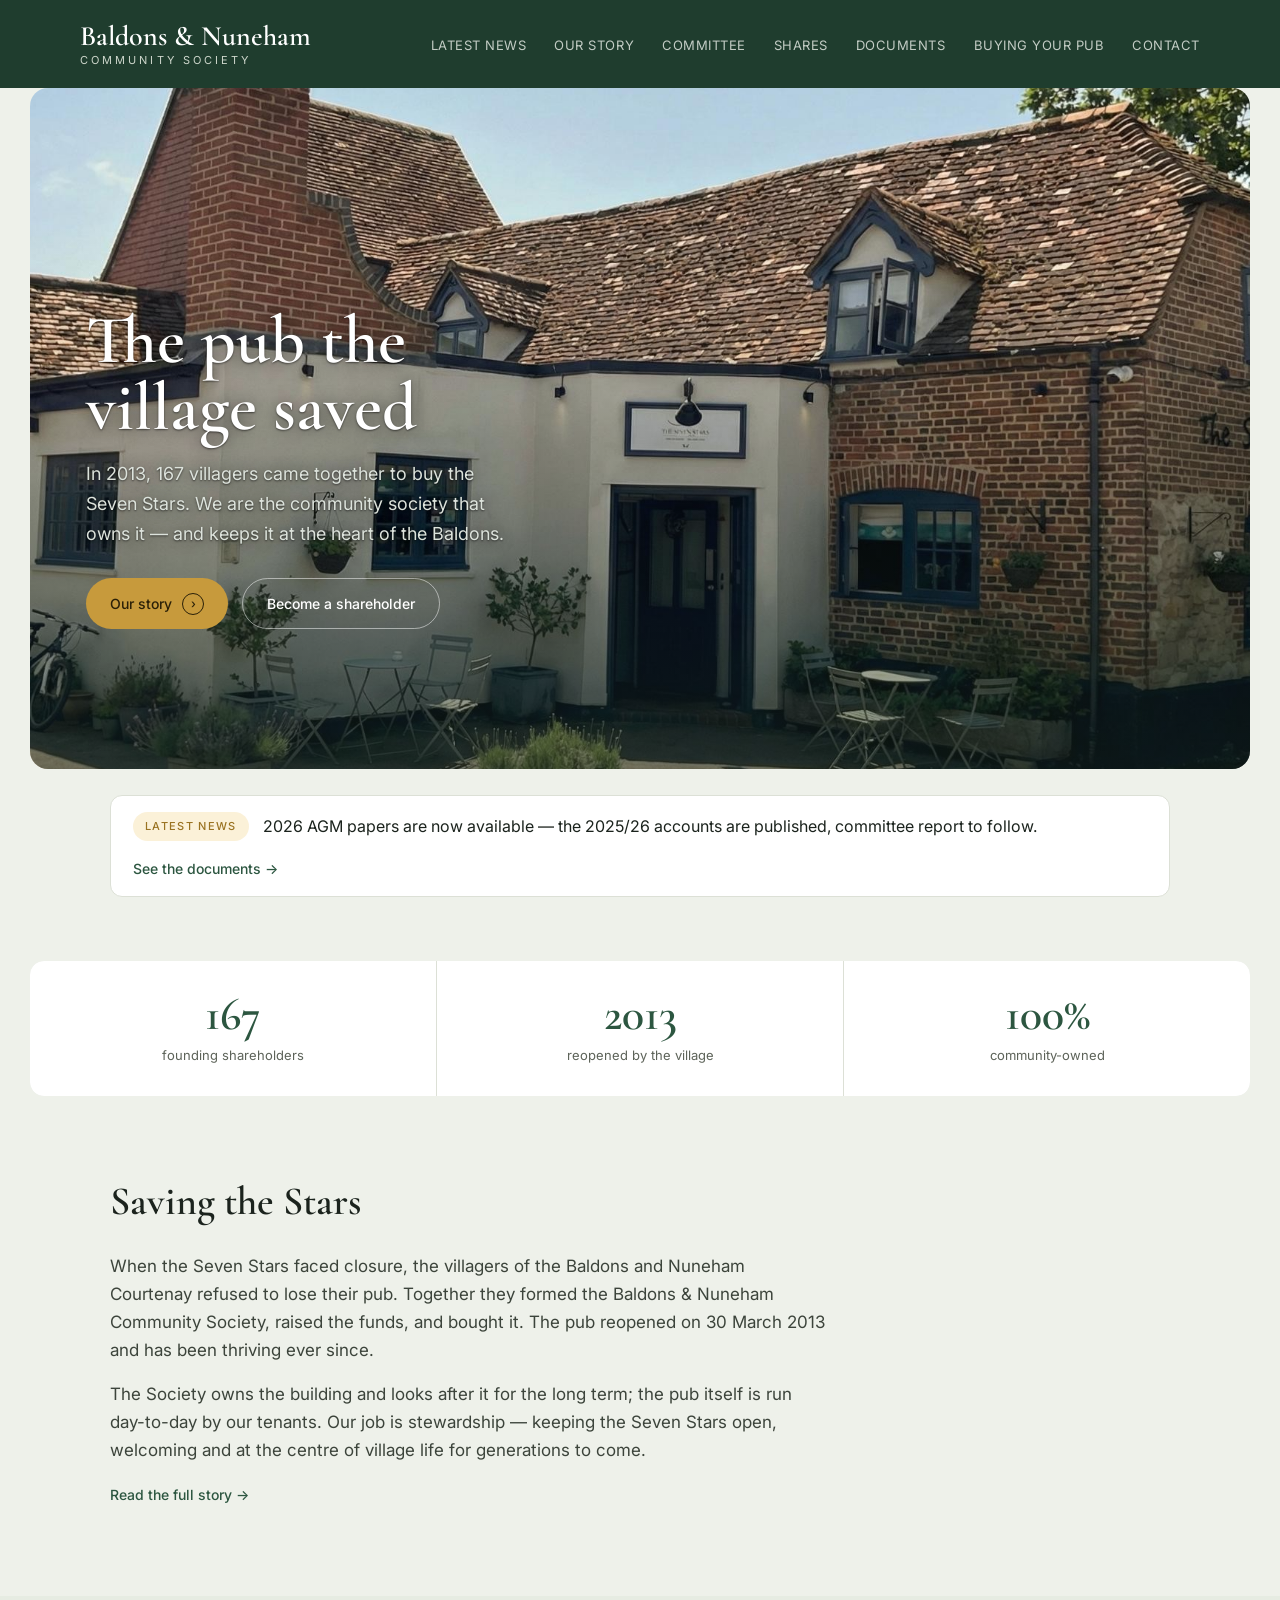
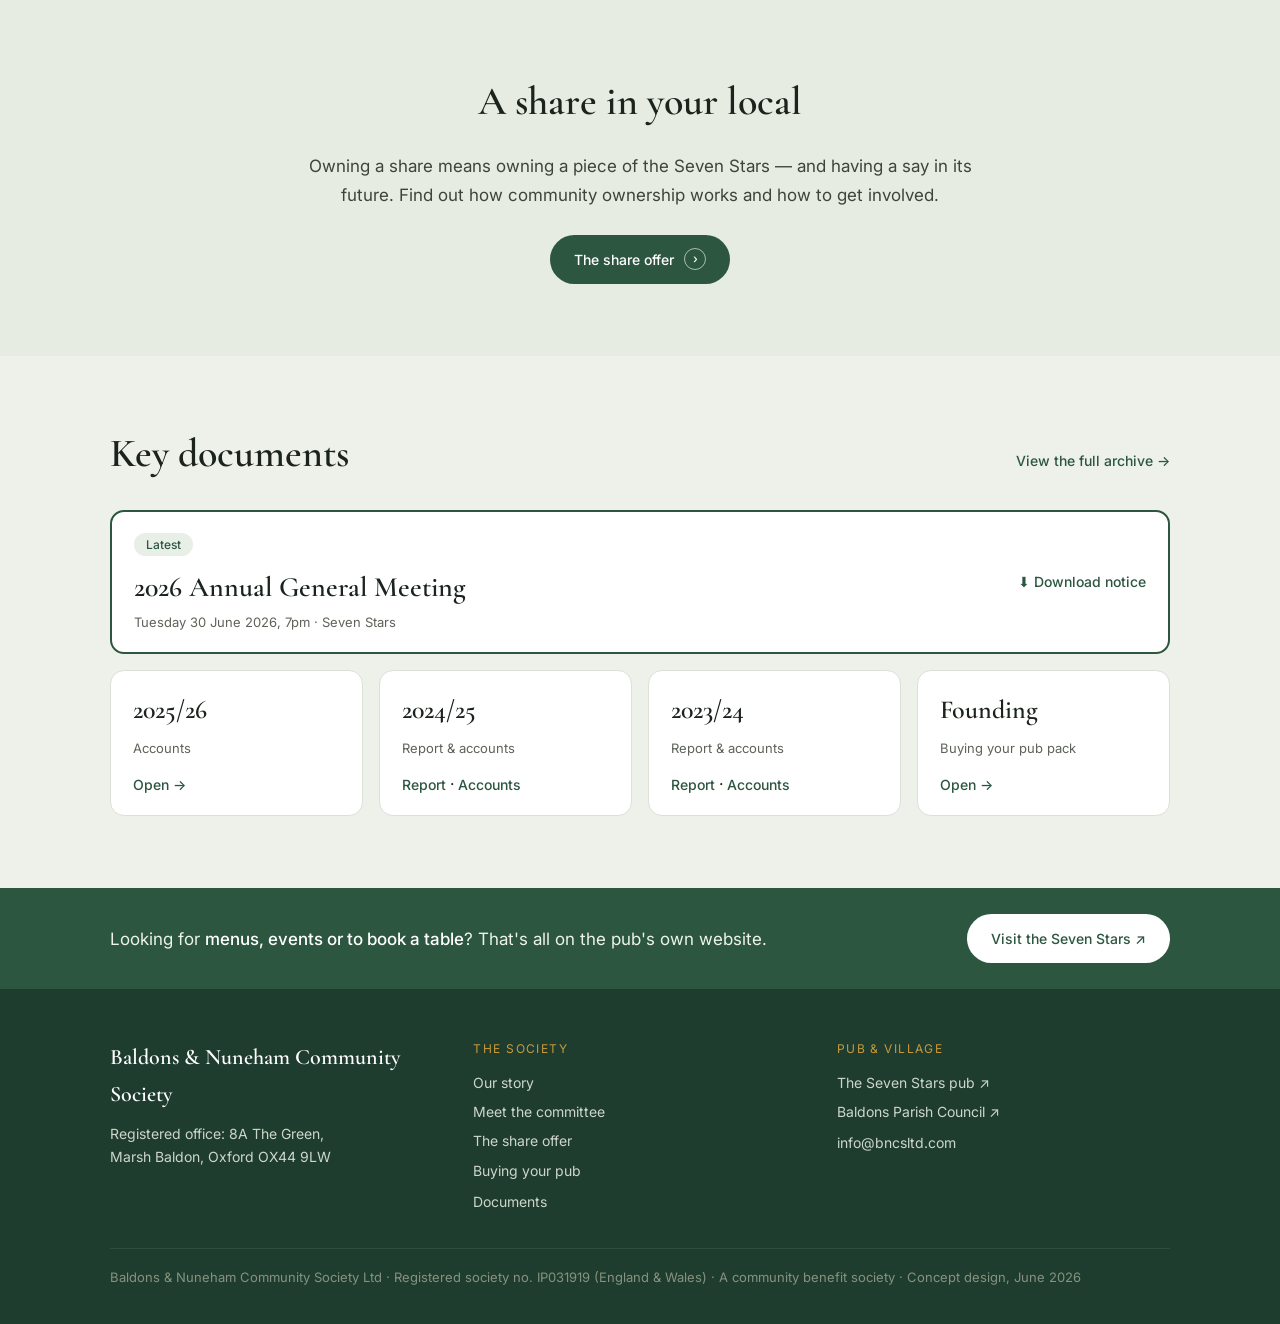
==== index.html @ 195a0ee0 "Initial commit — BNCS website" ====
<!DOCTYPE html>
<html lang="en">
<head>
<meta charset="utf-8">
<meta name="viewport" content="width=device-width, initial-scale=1">
<title>Baldons &amp; Nuneham Community Society — the Seven Stars</title>
<link rel="preconnect" href="https://fonts.googleapis.com">
<link rel="preconnect" href="https://fonts.gstatic.com" crossorigin>
<link rel="stylesheet" href="assets/styles.css">
</head>
<body>

<div class="band">
  <div class="wrap topnav">
    <a class="mark" href="index.html"><span class="m1">Baldons &amp; Nuneham</span><span class="m2">Community Society</span></a>
    <nav>
      <a href="news.html">Latest news</a>
      <a href="story.html">Our story</a>
      <a href="committee.html">Committee</a>
      <a href="shares.html">Shares</a>
      <a href="documents.html">Documents</a>
      <a href="buying-your-pub.html">Buying your pub</a>
      <a href="contact.html">Contact</a>
    </nav>
    <button class="hamburger" id="menuBtn" aria-label="Open menu"><span></span><span></span><span></span></button>
  </div>
</div>

<div class="hero">
  <div class="bg"></div>
  <div class="veil"></div>
  <div class="inner">
    <h1 class="serif">The pub the<br>village saved</h1>
    <p>In 2013, 167 villagers came together to buy the Seven Stars. We are the community society that owns it — and keeps it at the heart of the Baldons.</p>
    <div class="ctas">
      <a class="btn btn-gold" href="story.html">Our story <span class="arr">›</span></a>
      <a class="btn btn-ghost" href="shares.html">Become a shareholder</a>
    </div>
  </div>
</div>

<div class="wrap" style="margin-top:26px;">
  <a id="news" class="newsbar" href="documents.html">
    <div style="display:flex;align-items:center;gap:14px;flex-wrap:wrap;">
      <span class="tag">Latest news</span>
      <span style="font-size:16px;">2026 AGM papers are now available — the 2025/26 accounts are published, committee report to follow.</span>
    </div>
    <span class="go">See the documents →</span>
  </a>
</div>

<div class="stats">
  <div class="stat"><div class="n serif">167</div><div class="l">founding shareholders</div></div>
  <div class="stat"><div class="n serif">2013</div><div class="l">reopened by the village</div></div>
  <div class="stat"><div class="n serif">100%</div><div class="l">community-owned</div></div>
</div>

<section class="block">
  <div class="wrap">
    <h2 class="head serif">Saving the Stars</h2>
    <div class="lede">
      <p>When the Seven Stars faced closure, the villagers of the Baldons and Nuneham Courtenay refused to lose their pub. Together they formed the Baldons &amp; Nuneham Community Society, raised the funds, and bought it. The pub reopened on 30&nbsp;March&nbsp;2013 and has been thriving ever since.</p>
      <p>The Society owns the building and looks after it for the long term; the pub itself is run day-to-day by our tenants. Our job is stewardship — keeping the Seven Stars open, welcoming and at the centre of village life for generations to come.</p>
      <p style="margin-top:8px;"><a class="dl" href="story.html">Read the full story →</a></p>
    </div>
  </div>
</section>

<section class="block shares">
  <div class="wrap">
    <h2 class="head serif">A share in your local</h2>
    <div class="lede">Owning a share means owning a piece of the Seven Stars — and having a say in its future. Find out how community ownership works and how to get involved.</div>
    <a class="btn btn-green" href="shares.html">The share offer <span class="arr" style="border-color:rgba(255,255,255,.6);">›</span></a>
  </div>
</section>

<section class="block" style="padding-top:64px;">
  <div class="wrap">
    <div class="docs-head"><h2 class="head serif" style="margin:0;">Key documents</h2><span><a class="dl" href="documents.html">View the full archive →</a></span></div>

    <a class="doc featured" href="https://bncsltd.com/wp-content/uploads/2026/05/BNCS-AGM-Notice-2026.pdf">
      <div>
        <span class="pill">Latest</span>
        <div class="serif" style="font-size:28px;margin-top:8px;">2026 Annual General Meeting</div>
        <div class="sub2" style="margin:2px 0 0;">Tuesday 30 June 2026, 7pm · Seven Stars</div>
      </div>
      <span class="dl">⬇ Download notice</span>
    </a>

    <div class="grid">
      <div class="doc"><div class="yr serif">2025/26</div><div class="sub2">Accounts</div><a class="dl" href="https://bncsltd.com/wp-content/uploads/2026/06/BNCS-accounts-202526-for-AGM.pdf">Open →</a></div>
      <div class="doc"><div class="yr serif">2024/25</div><div class="sub2">Report &amp; accounts</div><a class="dl" href="https://bncsltd.com/wp-content/uploads/2025/07/Committee-Report-2025-for-AGM-Final.pdf">Report</a> · <a class="dl" href="https://bncsltd.com/wp-content/uploads/2025/07/BNCS-accounts-202425-for-AGM.pdf">Accounts</a></div>
      <div class="doc"><div class="yr serif">2023/24</div><div class="sub2">Report &amp; accounts</div><a class="dl" href="https://bncsltd.com/wp-content/uploads/2024/07/BNCS-202324-Committee-Report-for-AGM.pdf">Report</a> · <a class="dl" href="https://bncsltd.com/wp-content/uploads/2024/07/BNCS-202324-Accounts-for-AGM.pdf">Accounts</a></div>
      <div class="doc"><div class="yr serif">Founding</div><div class="sub2">Buying your pub pack</div><a class="dl" href="buying-your-pub.html">Open →</a></div>
    </div>
  </div>
</section>

<div class="pubstrip">
  <div class="wrap">
    <div class="t">Looking for <b>menus, events or to book a table</b>? That's all on the pub's own website.</div>
    <a class="btn btn-light" href="http://sevenstarsatmarshbaldon.co.uk/">Visit the Seven Stars ↗</a>
  </div>
</div>

<footer>
  <div class="wrap">
    <div class="fgrid">
      <div>
        <div class="fname serif">Baldons &amp; Nuneham Community Society</div>
        <div style="font-size:14px;">Registered office: 8A The Green,<br>Marsh Baldon, Oxford OX44 9LW</div>
      </div>
      <div>
        <div class="fh">The Society</div>
        <a href="story.html" style="display:block;margin-bottom:6px;">Our story</a>
        <a href="committee.html" style="display:block;margin-bottom:6px;">Meet the committee</a>
        <a href="shares.html" style="display:block;margin-bottom:6px;">The share offer</a>
        <a href="buying-your-pub.html" style="display:block;margin-bottom:6px;">Buying your pub</a>
        <a href="documents.html">Documents</a>
      </div>
      <div>
        <div class="fh">Pub &amp; village</div>
        <a href="http://sevenstarsatmarshbaldon.co.uk/" style="display:block;margin-bottom:6px;">The Seven Stars pub ↗</a>
        <a href="https://baldonspc.org/" style="display:block;margin-bottom:6px;">Baldons Parish Council ↗</a>
        <a href="mailto:info@bncsltd.com">info@bncsltd.com</a>
      </div>
    </div>
    <div class="legal">Baldons &amp; Nuneham Community Society Ltd · Registered society no. IP031919 (England &amp; Wales) · A community benefit society · Concept design, June 2026</div>
  </div>
</footer>

<script>
var isMobile=window.innerWidth<=820;
document.querySelectorAll('a[href$=".pdf"]').forEach(function(a){
  if(!isMobile){a.setAttribute('target','_blank');}
});
var btn=document.getElementById('menuBtn');
var nav=document.querySelector('.topnav nav');
btn.addEventListener('click',function(){
  nav.classList.toggle('open');
  btn.classList.toggle('open');
});
</script>
</body>
</html>
---- assets/styles.css ----
/* Baldons & Nuneham Community Society — shared styles (green & gold) */
@import url('https://fonts.googleapis.com/css2?family=Cormorant+Garamond:wght@500;600&family=Inter:wght@400;500&display=swap');

:root{
  --ink:#1b231d; --paper:#eef1ea; --card:#ffffff; --line:#dce0d6;
  --green:#1f3d2e; --green2:#2c5640; --gold:#c79a3c; --gold-dk:#9a7322; --muted:#5d6359;
}
*{box-sizing:border-box;}
body{margin:0;font-family:'Inter',system-ui,-apple-system,sans-serif;color:var(--ink);background:var(--paper);line-height:1.65;}
.serif{font-family:'Cormorant Garamond',Georgia,serif;font-weight:600;}
a{color:inherit;}
img{max-width:100%;display:block;}
.wrap{max-width:1120px;margin:0 auto;padding:0 30px;}

.btn{display:inline-flex;align-items:center;gap:10px;padding:13px 24px;border-radius:999px;font-size:14px;font-weight:500;text-decoration:none;border:none;cursor:pointer;}
.btn .arr{display:inline-flex;align-items:center;justify-content:center;width:22px;height:22px;border-radius:50%;border:1px solid currentColor;font-size:12px;}
.btn-gold{background:var(--gold);color:#2a2008;}
.btn-green{background:var(--green2);color:#fff;}
.btn-ghost{background:transparent;color:#fff;border:1px solid rgba(255,255,255,.5);}
.btn-light{background:#fff;color:var(--green2);}

/* header */
.band{background:var(--green);}
.topnav{display:flex;align-items:center;justify-content:space-between;padding:22px 0;}
.mark{display:flex;flex-direction:column;line-height:1;text-decoration:none;}
.mark .m1{font-family:'Cormorant Garamond',serif;font-weight:600;font-size:28px;color:#fff;}
.mark .m2{font-size:11px;letter-spacing:.28em;text-transform:uppercase;color:#cdd6cb;margin-top:5px;}
.topnav nav a{color:#e7ece6;text-decoration:none;font-size:13px;letter-spacing:.04em;margin-left:24px;text-transform:uppercase;opacity:.82;}
.topnav nav a:hover{opacity:1;}
.topnav nav a.active{color:#e8be63;opacity:1;}

/* home hero */
.hero{position:relative;margin:0 30px;border-radius:18px;overflow:hidden;}
.hero .bg{position:absolute;inset:0;background:url('hero-pub-wide.jpg') center 70%/cover no-repeat;}
.hero .veil{position:absolute;inset:0;background:linear-gradient(to top, rgba(20,38,28,.55) 0%, rgba(20,38,28,.28) 28%, rgba(20,38,28,.08) 55%, rgba(20,38,28,0) 80%);}
.hero .inner{position:relative;padding:220px 56px 140px;max-width:620px;}
.hero h1{text-shadow:0 1px 2px rgba(0,0,0,.55), 0 0 16px rgba(0,0,0,.5);}
.hero p{text-shadow:0 1px 2px rgba(0,0,0,.55), 0 0 14px rgba(0,0,0,.5);}
.eyebrow{color:var(--gold);font-size:12px;letter-spacing:.2em;text-transform:uppercase;margin-bottom:20px;}
.hero h1{font-size:68px;line-height:.98;color:#fff;margin:0 0 18px;}
.hero p{color:#dde3dc;font-size:18px;max-width:440px;margin:0 0 30px;}
.hero .ctas{display:flex;gap:14px;flex-wrap:wrap;}

/* inner page header */
.pagehead{background:var(--green);color:#fff;}
.pagehead .inner{padding:54px 0 60px;max-width:720px;}
.pagehead h1{font-size:52px;line-height:1.02;margin:0 0 14px;color:#fff;}
.pagehead p{color:#cdd6cb;font-size:18px;margin:0;max-width:560px;}

/* news banner */
.newsbar{display:flex;align-items:center;gap:16px;justify-content:space-between;background:#fff;border:1px solid var(--line);border-radius:12px;padding:16px 22px;text-decoration:none;color:var(--ink);flex-wrap:wrap;}
.newsbar .tag{background:#fbf1d8;color:var(--gold-dk);font-size:11px;font-weight:500;letter-spacing:.12em;text-transform:uppercase;padding:5px 12px;border-radius:999px;}
.newsbar .go{color:var(--green2);font-weight:500;font-size:14px;white-space:nowrap;}

/* stats */
.stats{display:grid;grid-template-columns:repeat(3,1fr);gap:1px;background:var(--line);margin:64px 30px 0;border-radius:14px;overflow:hidden;}
.stat{background:var(--card);padding:30px 18px;text-align:center;}
.stat .n{font-size:46px;color:var(--green2);line-height:1;}
.stat .l{font-size:13px;color:var(--muted);margin-top:8px;}

/* sections */
section.block{padding:72px 0;}
h2.head{font-size:40px;margin:0 0 18px;}
h3.sub{font-size:24px;margin:36px 0 14px;}
.lede{max-width:720px;font-size:17px;color:#3c443b;}
.lede p{margin:0 0 16px;}

/* shares band */
.shares{background:#e6ece2;text-align:center;}
.shares .lede{margin:0 auto 26px;}

/* documents */
.docs-head{display:flex;align-items:baseline;justify-content:space-between;margin-bottom:24px;flex-wrap:wrap;gap:8px;}
.docs-head span{color:var(--muted);font-size:14px;}
.doc{background:var(--card);border:1px solid var(--line);border-radius:14px;padding:18px 22px;text-decoration:none;color:var(--ink);display:block;transition:border-color .15s,transform .15s;}
.doc:hover{border-color:var(--green2);transform:translateY(-2px);}
.doc.featured{border:2px solid var(--green2);display:flex;align-items:center;justify-content:space-between;margin-bottom:16px;}
.pill{background:#e7efe7;color:var(--green2);font-size:12px;font-weight:500;padding:4px 12px;border-radius:999px;}
.dl{color:var(--green2);font-size:14px;font-weight:500;text-decoration:none;}
.grid{display:grid;grid-template-columns:repeat(4,1fr);gap:16px;}
.doc .yr{font-size:26px;}
.doc .sub2{font-size:13px;color:var(--muted);margin:6px 0 12px;}

/* document list rows */
.doclist{border:1px solid var(--line);border-radius:14px;overflow:hidden;background:#fff;}
.docrow{display:flex;align-items:center;justify-content:space-between;gap:14px;padding:15px 20px;border-bottom:1px solid var(--line);text-decoration:none;color:var(--ink);}
.docrow:last-child{border-bottom:none;}
.docrow:hover{background:#f6f8f3;}
.docrow .t{font-size:15px;}
.docrow .meta{font-size:12px;color:var(--muted);}
.docrow .ext{font-size:11px;font-weight:500;color:var(--gold-dk);background:#fbf1d8;padding:3px 9px;border-radius:6px;text-transform:uppercase;white-space:nowrap;}

/* committee */
.team{display:grid;grid-template-columns:repeat(3,1fr);gap:22px;}
.member{background:#fff;border:1px solid var(--line);border-radius:14px;overflow:hidden;}
.member .photo{aspect-ratio:1/1;background:#dfe6dc;display:flex;align-items:center;justify-content:center;position:relative;overflow:hidden;}
.member .photo .initials{font-family:'Cormorant Garamond',serif;font-size:46px;color:#9aa89c;}
.member .photo img{position:absolute;inset:0;width:100%;height:100%;object-fit:contain;object-position:center;}
.member .body{padding:18px 20px;}
.member .name{font-family:'Cormorant Garamond',serif;font-size:24px;font-weight:600;}
.member .role{font-size:12px;letter-spacing:.08em;text-transform:uppercase;color:var(--gold-dk);margin:2px 0 10px;}
.member .bio{font-size:14px;color:#3c443b;}

/* timeline */
.timeline{border-left:2px solid var(--line);margin-left:6px;padding-left:26px;}
.tl{position:relative;padding-bottom:28px;}
.tl::before{content:'';position:absolute;left:-34px;top:4px;width:12px;height:12px;border-radius:50%;background:var(--gold);}
.tl .yr{font-family:'Cormorant Garamond',serif;font-size:22px;color:var(--green2);}
.tl .tx{font-size:15px;color:#3c443b;}

/* contact */
.contactcard{background:#fff;border:1px solid var(--line);border-radius:16px;padding:34px 36px;max-width:560px;}
.contactcard .big{font-family:'Cormorant Garamond',serif;font-size:30px;color:var(--green2);text-decoration:none;}

/* pub handoff strip */
.pubstrip{background:var(--green2);color:#eef3ec;}
.pubstrip .wrap{display:flex;align-items:center;justify-content:space-between;gap:20px;padding:26px 30px;flex-wrap:wrap;}
.pubstrip .t{font-size:17px;}
.pubstrip .t b{font-weight:500;color:#fff;}

/* footer */
footer{background:var(--green);color:#cdd6cb;padding:50px 0 36px;}
.fgrid{display:grid;grid-template-columns:repeat(3,1fr);gap:30px;}
footer .fh{font-size:12px;letter-spacing:.12em;text-transform:uppercase;color:var(--gold);margin-bottom:12px;}
footer a{color:#cdd6cb;text-decoration:none;font-size:14px;}
footer a:hover{color:#fff;}
.fname{font-size:22px;color:#fff;margin-bottom:10px;}
.legal{border-top:1px solid #2f4d3c;margin-top:34px;padding-top:18px;font-size:13px;color:#86927f;}

@media(max-width:820px){
  .hero{margin:0 14px;} .hero .inner{padding:140px 26px 100px;} .hero h1{font-size:42px;}
  .hero .veil{background:linear-gradient(to top, rgba(20,38,28,.6) 0%, rgba(20,38,28,.3) 45%, rgba(20,38,28,.05) 80%, rgba(20,38,28,0) 100%);}
  .pagehead h1{font-size:38px;}
  .stats{grid-template-columns:1fr;margin:46px 14px 0;}
  .grid{grid-template-columns:repeat(2,1fr);}
  .team{grid-template-columns:1fr 1fr;}
  .fgrid{grid-template-columns:1fr;}
  .topnav nav{display:none;}
  .topnav nav.open{display:flex;flex-direction:column;position:absolute;top:70px;left:0;right:0;background:var(--green);z-index:100;padding:10px 0 18px;}
  .topnav nav.open a{margin:0;padding:12px 24px;opacity:1;font-size:14px;border-bottom:1px solid rgba(255,255,255,.08);}
  .topnav nav.open a:last-child{border-bottom:none;}
  .topnav{position:relative;}
  .hamburger{display:flex;flex-direction:column;justify-content:center;gap:5px;width:38px;height:38px;background:none;border:1px solid rgba(255,255,255,.3);border-radius:8px;cursor:pointer;padding:8px;}
  .hamburger span{display:block;height:2px;background:#e7ece6;border-radius:2px;transition:transform .2s,opacity .2s;}
  .hamburger.open span:nth-child(1){transform:translateY(7px) rotate(45deg);}
  .hamburger.open span:nth-child(2){opacity:0;}
  .hamburger.open span:nth-child(3){transform:translateY(-7px) rotate(-45deg);}
  .doc.featured{flex-direction:column;align-items:flex-start;gap:14px;}
}
@media(min-width:821px){.hamburger{display:none;}}
@media(max-width:520px){ .team{grid-template-columns:1fr;} .grid{grid-template-columns:1fr;} }
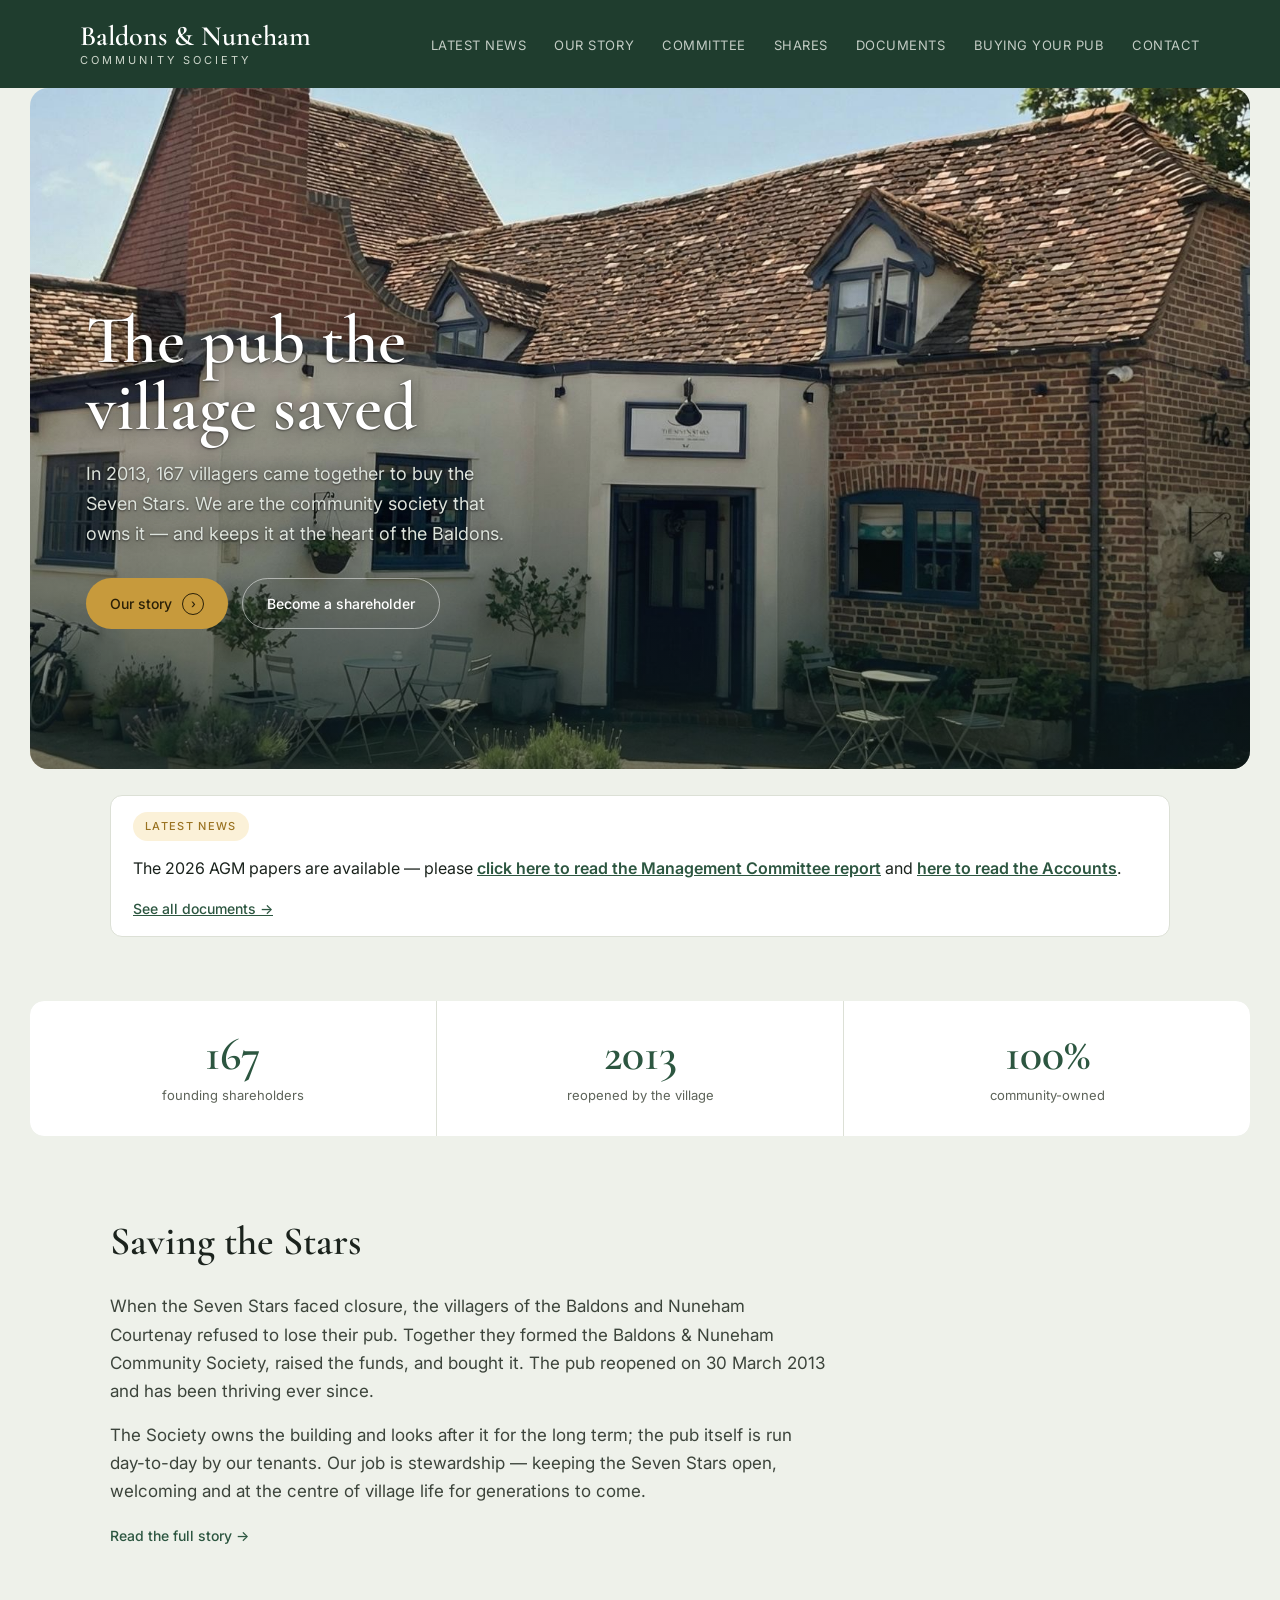
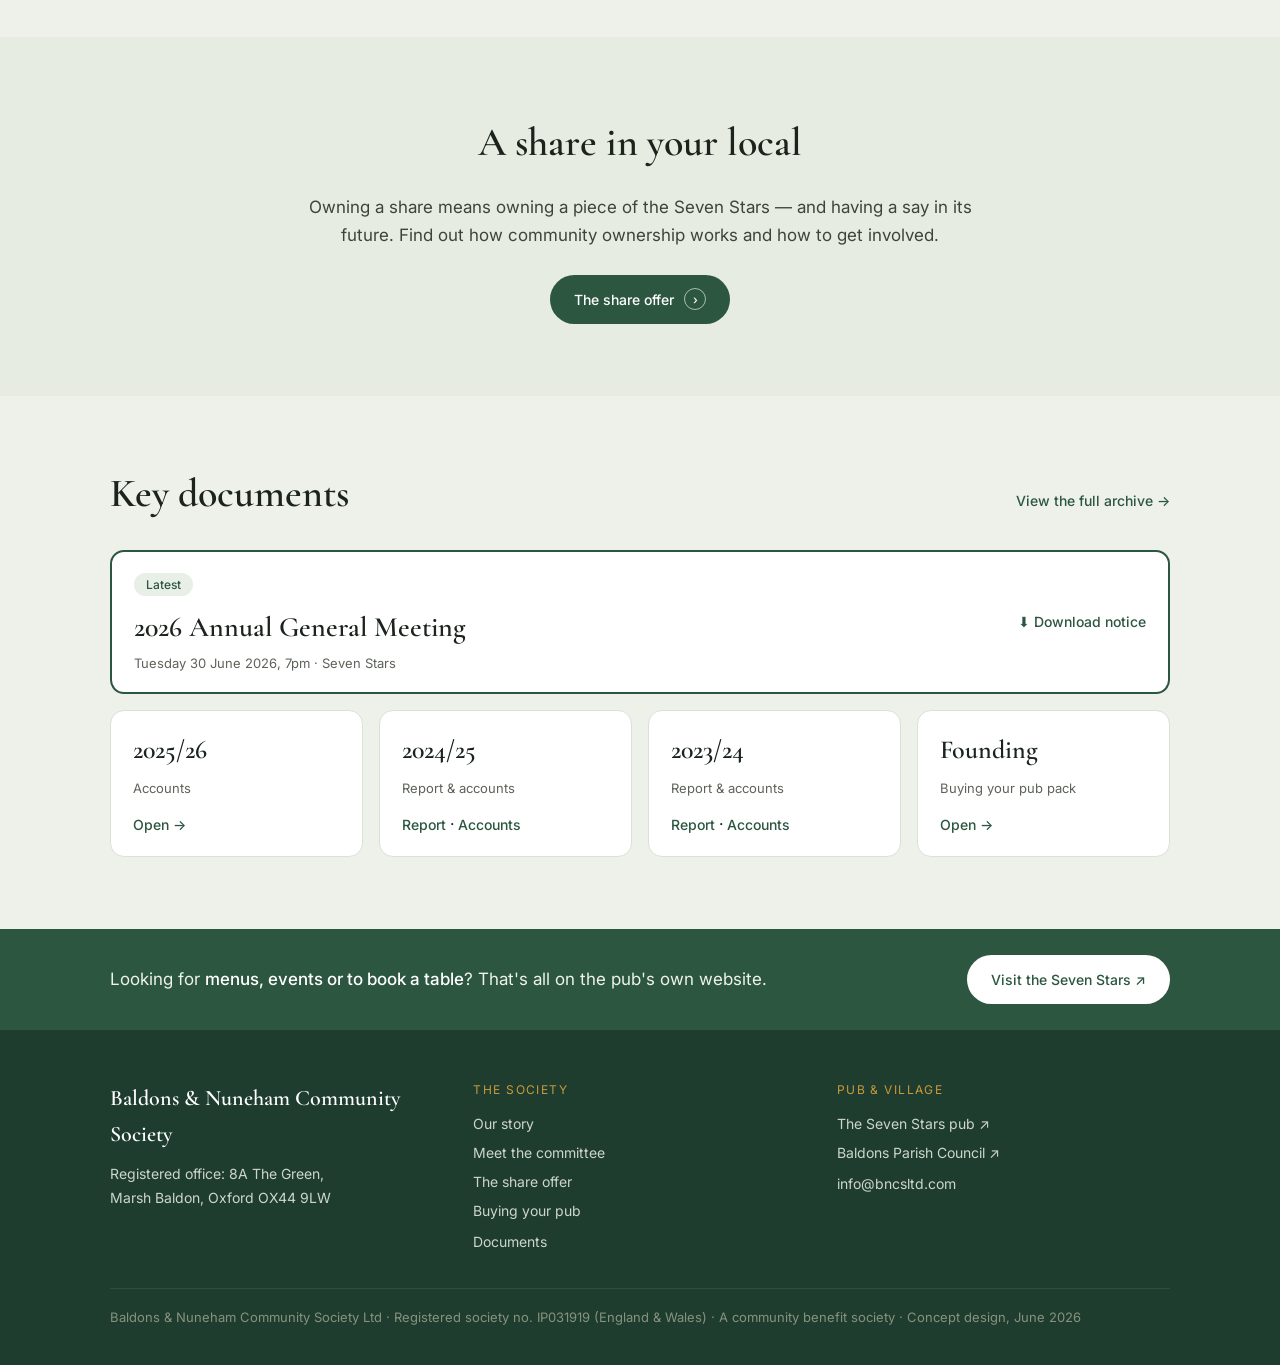
==== commit 625b306a: "Update Latest News banner: both AGM papers available with direct links" ====
--- a/index.html
+++ b/index.html
@@ -7,6 +7,7 @@
 <link rel="preconnect" href="https://fonts.googleapis.com">
 <link rel="preconnect" href="https://fonts.gstatic.com" crossorigin>
 <link rel="stylesheet" href="assets/styles.css">
+<script src="https://identity.netlify.com/v1/netlify-identity-widget.js"></script>
 </head>
 <body>
 
@@ -40,13 +41,13 @@
 </div>
 
 <div class="wrap" style="margin-top:26px;">
-  <a id="news" class="newsbar" href="documents.html">
+  <div id="news" class="newsbar">
     <div style="display:flex;align-items:center;gap:14px;flex-wrap:wrap;">
       <span class="tag">Latest news</span>
-      <span style="font-size:16px;">2026 AGM papers are now available — the 2025/26 accounts are published, committee report to follow.</span>
+      <span style="font-size:16px;">The 2026 AGM papers are available — please <a href="https://bncsltd.com/wp-content/uploads/2026/06/Committee-Report-2026-for-AGM-FINAL.pdf" style="color:var(--green2);font-weight:600;text-decoration:underline;">click here to read the Management Committee report</a> and <a href="https://bncsltd.com/wp-content/uploads/2026/06/BNCS-accounts-202526-for-AGM.pdf" style="color:var(--green2);font-weight:600;text-decoration:underline;">here to read the Accounts</a>.</span>
     </div>
-    <span class="go">See the documents →</span>
-  </a>
+    <a class="go" href="documents.html">See all documents →</a>
+  </div>
 </div>
 
 <div class="stats">
@@ -130,6 +131,15 @@
 </footer>
 
 <script>
+if (window.netlifyIdentity) {
+  window.netlifyIdentity.on("init", function(user) {
+    if (!user) {
+      window.netlifyIdentity.on("login", function() {
+        document.location.href = "/admin/";
+      });
+    }
+  });
+}
 var isMobile=window.innerWidth<=820;
 document.querySelectorAll('a[href$=".pdf"]').forEach(function(a){
   if(!isMobile){a.setAttribute('target','_blank');}
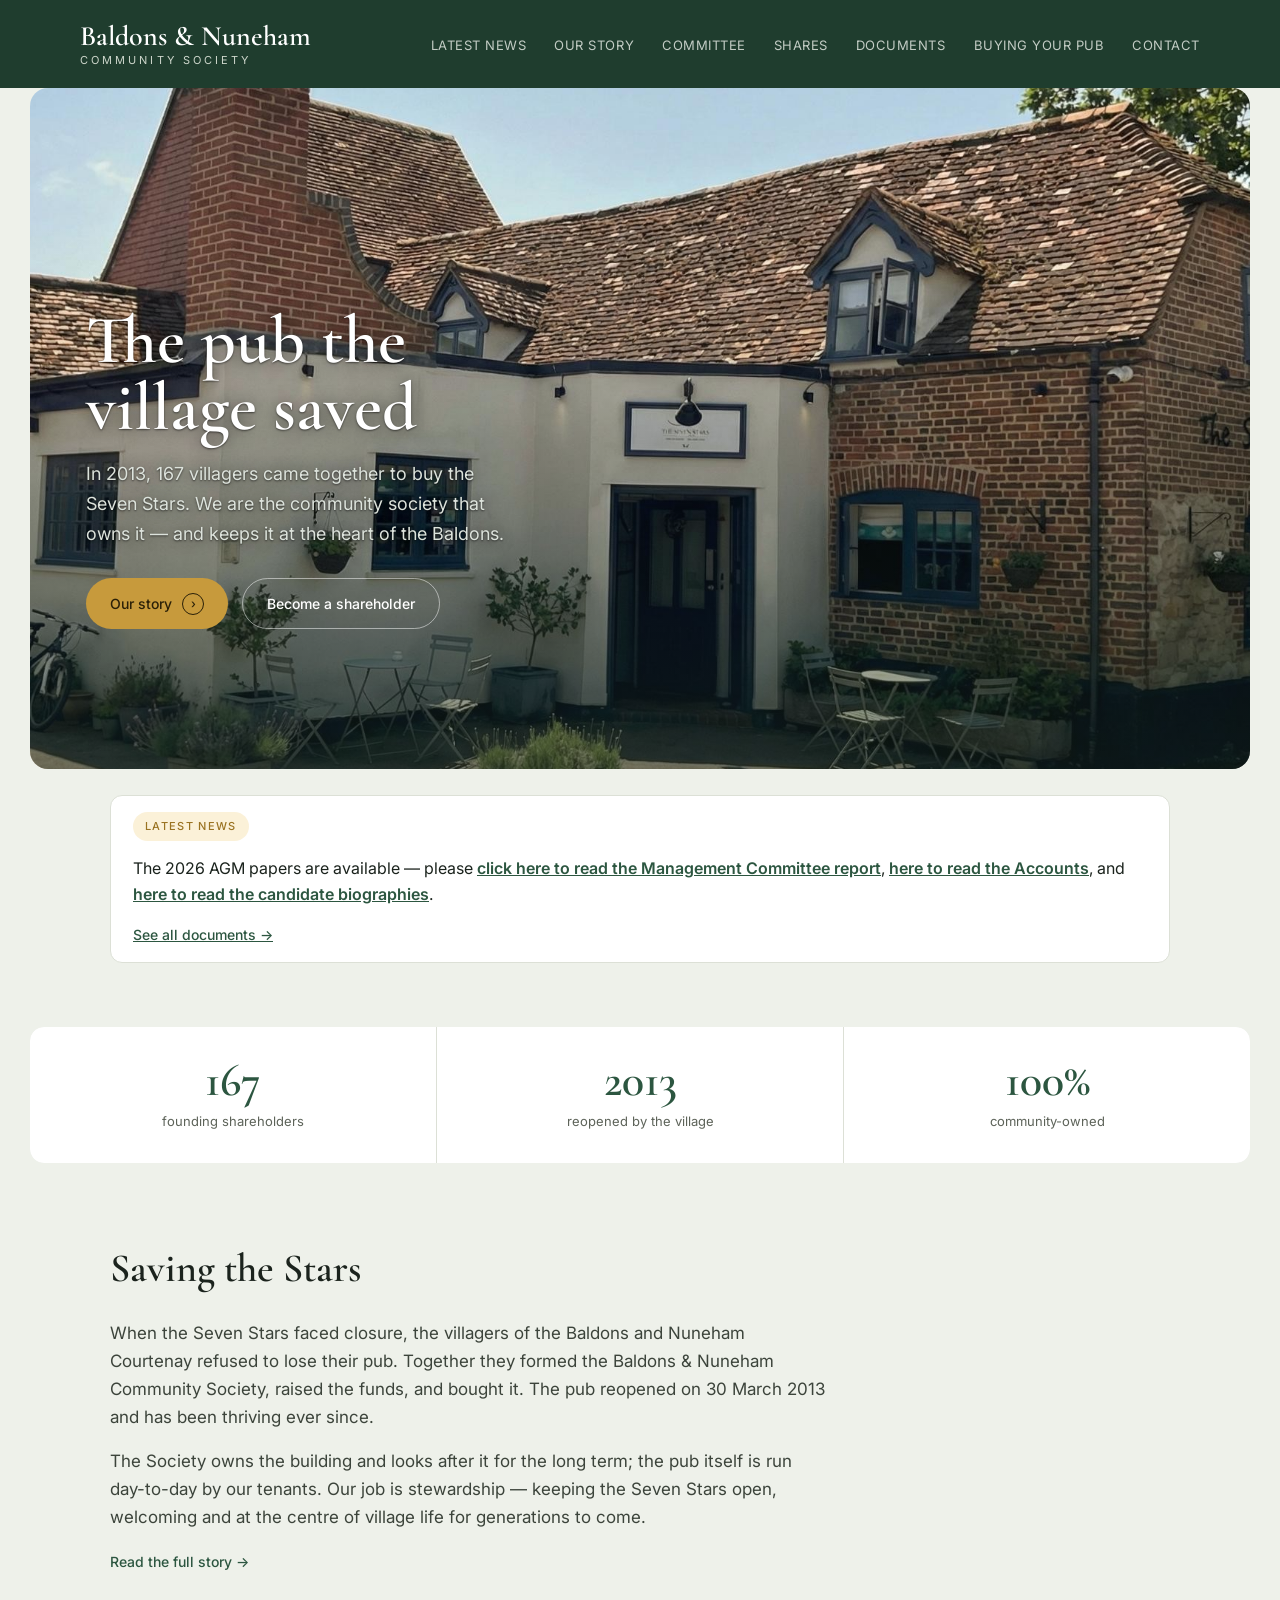
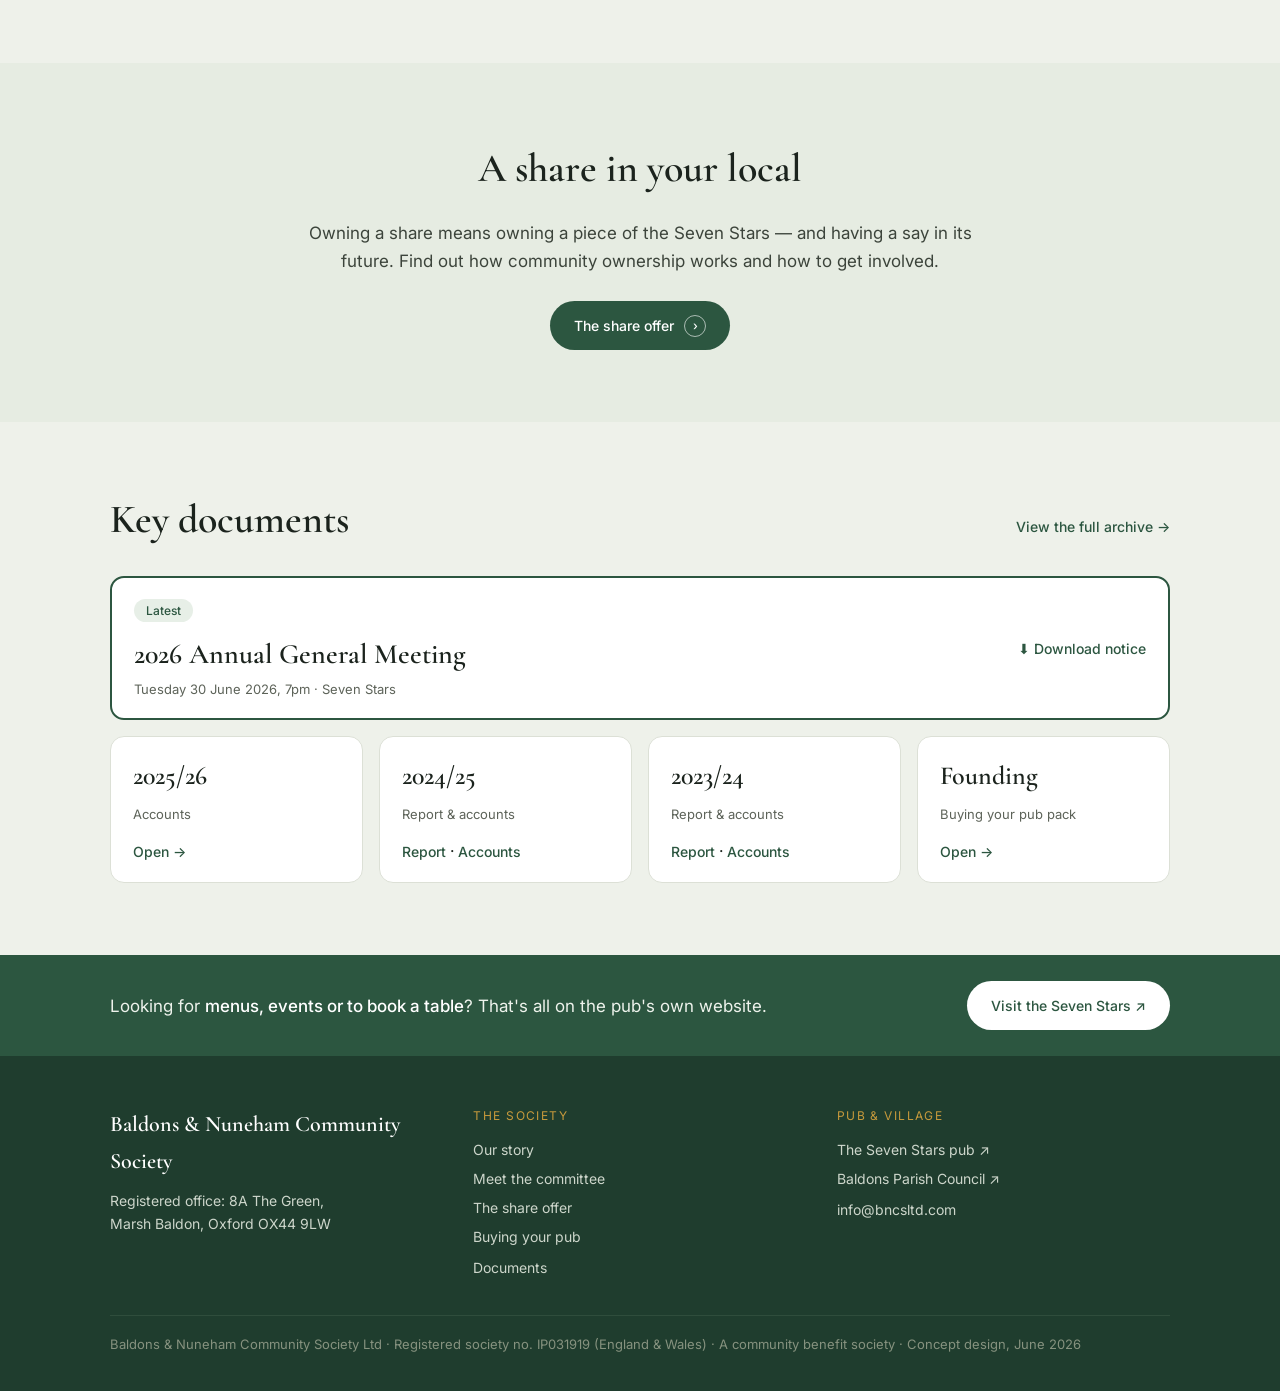
==== commit a2efb771: "Add committee candidate biographies; fix broken homepage document links (wp-content -> document-libr" ====
--- a/index.html
+++ b/index.html
@@ -44,7 +44,7 @@
   <div id="news" class="newsbar">
     <div style="display:flex;align-items:center;gap:14px;flex-wrap:wrap;">
       <span class="tag">Latest news</span>
-      <span style="font-size:16px;">The 2026 AGM papers are available — please <a href="https://bncsltd.com/wp-content/uploads/2026/06/Committee-Report-2026-for-AGM-FINAL.pdf" style="color:var(--green2);font-weight:600;text-decoration:underline;">click here to read the Management Committee report</a> and <a href="https://bncsltd.com/wp-content/uploads/2026/06/BNCS-accounts-202526-for-AGM.pdf" style="color:var(--green2);font-weight:600;text-decoration:underline;">here to read the Accounts</a>.</span>
+      <span style="font-size:16px;">The 2026 AGM papers are available — please <a href="/document-library/wp-content/uploads/2026/06/Committee-Report-2026-for-AGM-FINAL.pdf" style="color:var(--green2);font-weight:600;text-decoration:underline;">click here to read the Management Committee report</a>, <a href="/document-library/wp-content/uploads/2026/06/BNCS-accounts-202526-for-AGM.pdf" style="color:var(--green2);font-weight:600;text-decoration:underline;">here to read the Accounts</a>, and <a href="/document-library/wp-content/uploads/2026/06/Biographies-for-BNCS-Management-Committee-2026.pdf" style="color:var(--green2);font-weight:600;text-decoration:underline;">here to read the candidate biographies</a>.</span>
     </div>
     <a class="go" href="documents.html">See all documents →</a>
   </div>
@@ -79,7 +79,7 @@
   <div class="wrap">
     <div class="docs-head"><h2 class="head serif" style="margin:0;">Key documents</h2><span><a class="dl" href="documents.html">View the full archive →</a></span></div>
 
-    <a class="doc featured" href="https://bncsltd.com/wp-content/uploads/2026/05/BNCS-AGM-Notice-2026.pdf">
+    <a class="doc featured" href="/document-library/wp-content/uploads/2026/05/BNCS-AGM-Notice-2026.pdf">
       <div>
         <span class="pill">Latest</span>
         <div class="serif" style="font-size:28px;margin-top:8px;">2026 Annual General Meeting</div>
@@ -89,9 +89,9 @@
     </a>
 
     <div class="grid">
-      <div class="doc"><div class="yr serif">2025/26</div><div class="sub2">Accounts</div><a class="dl" href="https://bncsltd.com/wp-content/uploads/2026/06/BNCS-accounts-202526-for-AGM.pdf">Open →</a></div>
-      <div class="doc"><div class="yr serif">2024/25</div><div class="sub2">Report &amp; accounts</div><a class="dl" href="https://bncsltd.com/wp-content/uploads/2025/07/Committee-Report-2025-for-AGM-Final.pdf">Report</a> · <a class="dl" href="https://bncsltd.com/wp-content/uploads/2025/07/BNCS-accounts-202425-for-AGM.pdf">Accounts</a></div>
-      <div class="doc"><div class="yr serif">2023/24</div><div class="sub2">Report &amp; accounts</div><a class="dl" href="https://bncsltd.com/wp-content/uploads/2024/07/BNCS-202324-Committee-Report-for-AGM.pdf">Report</a> · <a class="dl" href="https://bncsltd.com/wp-content/uploads/2024/07/BNCS-202324-Accounts-for-AGM.pdf">Accounts</a></div>
+      <div class="doc"><div class="yr serif">2025/26</div><div class="sub2">Accounts</div><a class="dl" href="/document-library/wp-content/uploads/2026/06/BNCS-accounts-202526-for-AGM.pdf">Open →</a></div>
+      <div class="doc"><div class="yr serif">2024/25</div><div class="sub2">Report &amp; accounts</div><a class="dl" href="/document-library/wp-content/uploads/2025/07/Committee-Report-2025-for-AGM-Final.pdf">Report</a> · <a class="dl" href="/document-library/wp-content/uploads/2025/07/BNCS-accounts-202425-for-AGM.pdf">Accounts</a></div>
+      <div class="doc"><div class="yr serif">2023/24</div><div class="sub2">Report &amp; accounts</div><a class="dl" href="/document-library/wp-content/uploads/2024/07/BNCS-202324-Committee-Report-for-AGM.pdf">Report</a> · <a class="dl" href="/document-library/wp-content/uploads/2024/07/BNCS-202324-Accounts-for-AGM.pdf">Accounts</a></div>
       <div class="doc"><div class="yr serif">Founding</div><div class="sub2">Buying your pub pack</div><a class="dl" href="buying-your-pub.html">Open →</a></div>
     </div>
   </div>
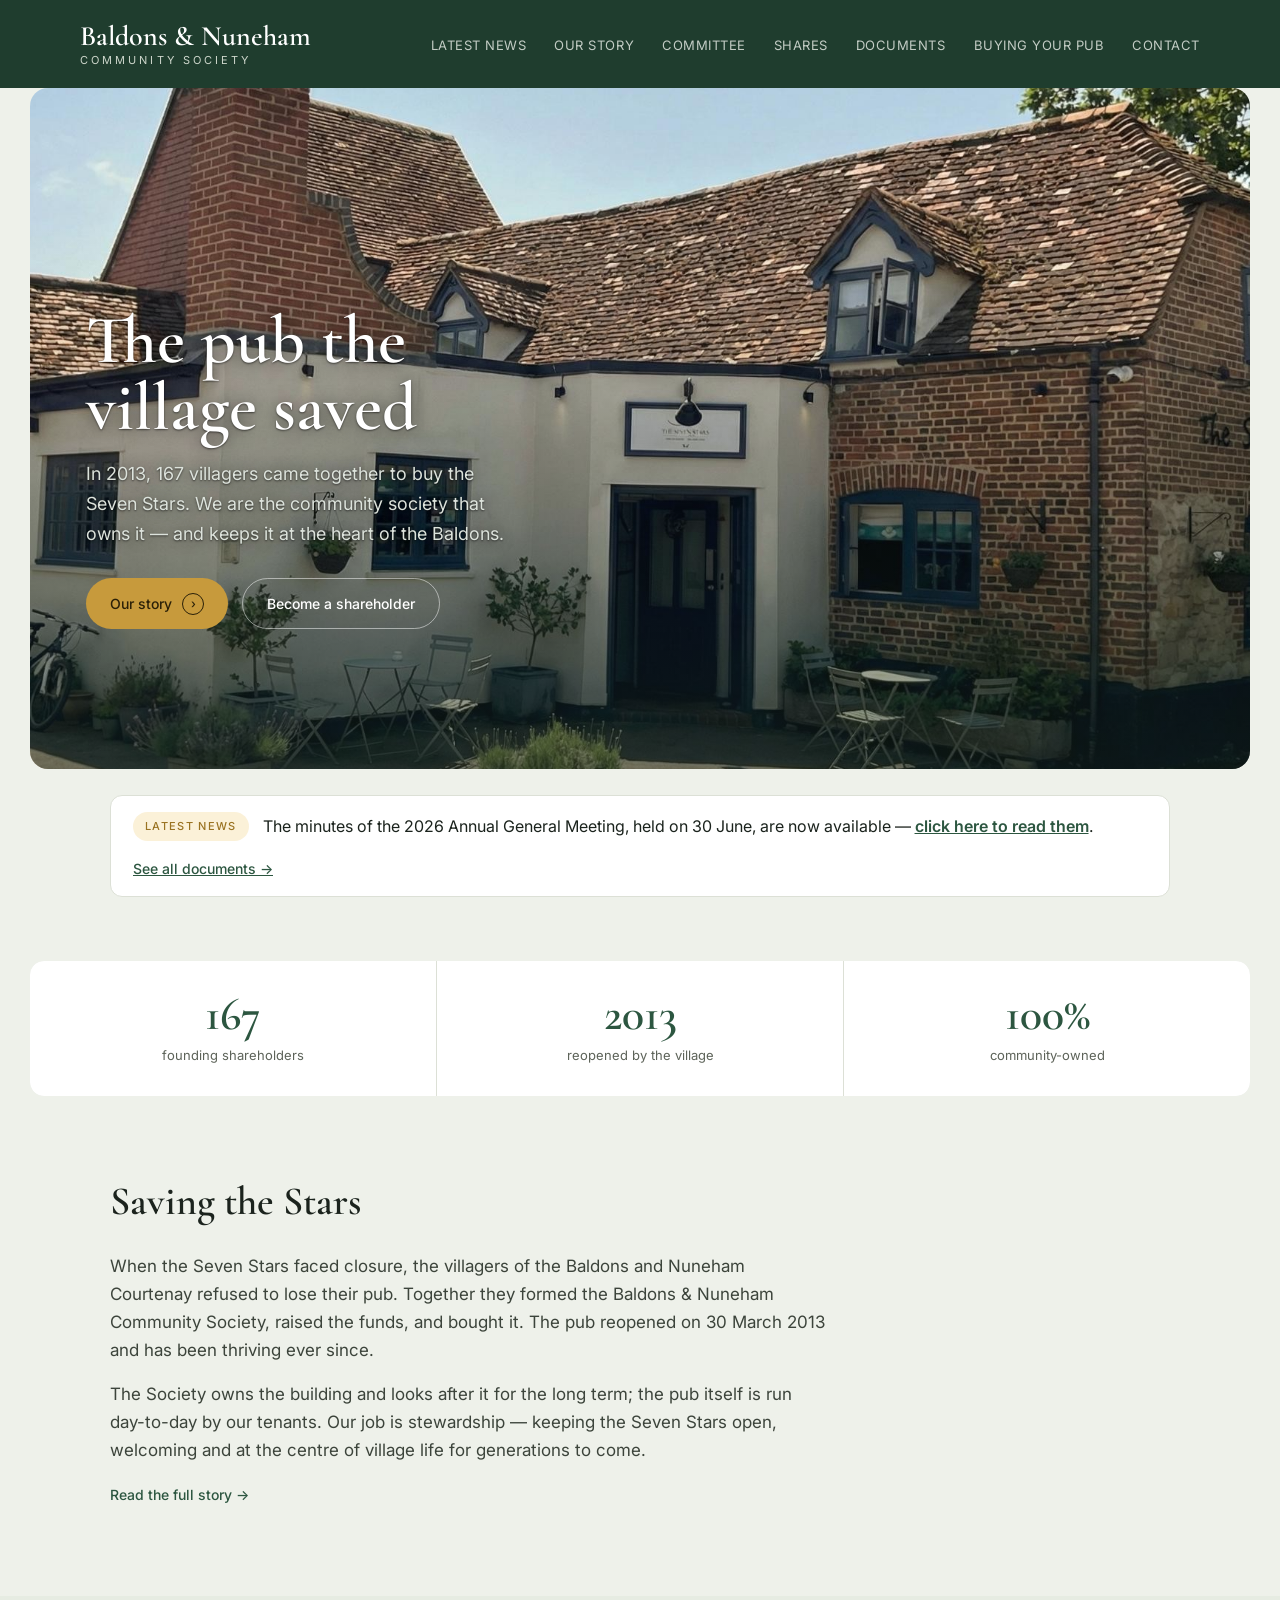
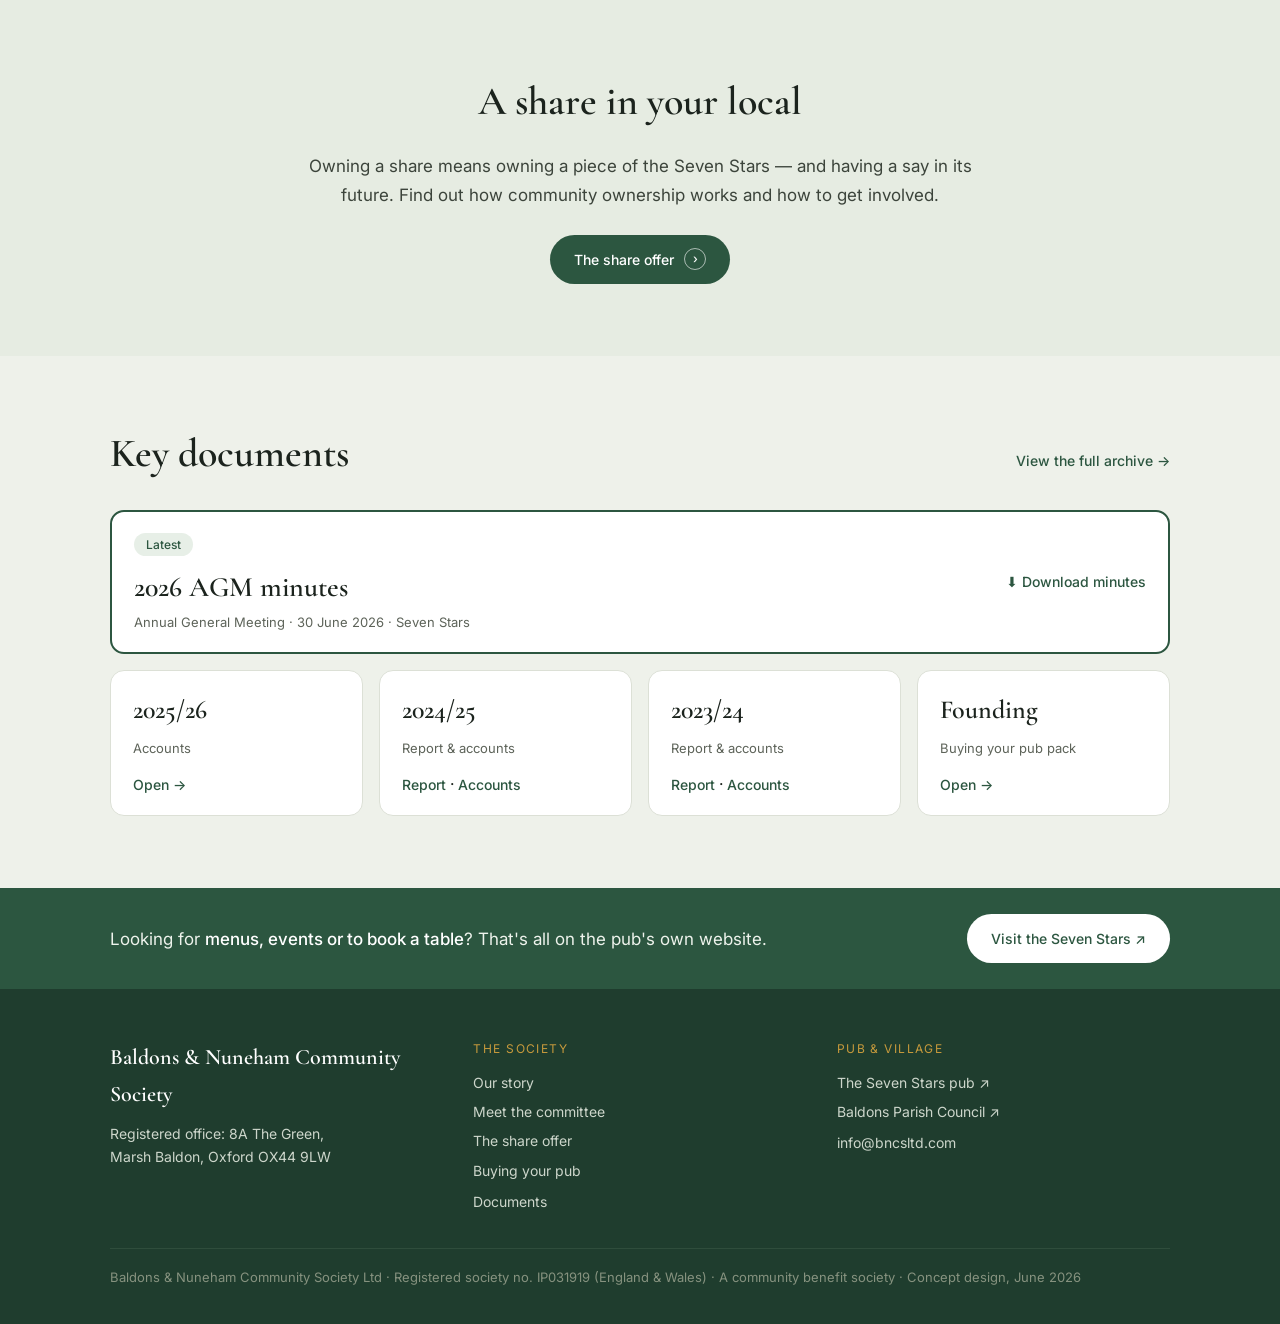
==== commit 386cb26d: "News + homepage: feature 2026 AGM minutes" ====
--- a/index.html
+++ b/index.html
@@ -44,7 +44,7 @@
   <div id="news" class="newsbar">
     <div style="display:flex;align-items:center;gap:14px;flex-wrap:wrap;">
       <span class="tag">Latest news</span>
-      <span style="font-size:16px;">The 2026 AGM papers are available — please <a href="/document-library/wp-content/uploads/2026/06/Committee-Report-2026-for-AGM-FINAL.pdf" style="color:var(--green2);font-weight:600;text-decoration:underline;">click here to read the Management Committee report</a>, <a href="/document-library/wp-content/uploads/2026/06/BNCS-accounts-202526-for-AGM.pdf" style="color:var(--green2);font-weight:600;text-decoration:underline;">here to read the Accounts</a>, and <a href="/document-library/wp-content/uploads/2026/06/Biographies-for-BNCS-Management-Committee-2026.pdf" style="color:var(--green2);font-weight:600;text-decoration:underline;">here to read the candidate biographies</a>.</span>
+      <span style="font-size:16px;">The minutes of the 2026 Annual General Meeting, held on 30 June, are now available — <a href="/document-library/wp-content/uploads/2026/06/BNCS-AGM-Minutes-30Jun2026.pdf" style="color:var(--green2);font-weight:600;text-decoration:underline;">click here to read them</a>.</span>
     </div>
     <a class="go" href="documents.html">See all documents →</a>
   </div>
@@ -79,13 +79,13 @@
   <div class="wrap">
     <div class="docs-head"><h2 class="head serif" style="margin:0;">Key documents</h2><span><a class="dl" href="documents.html">View the full archive →</a></span></div>
 
-    <a class="doc featured" href="/document-library/wp-content/uploads/2026/05/BNCS-AGM-Notice-2026.pdf">
+    <a class="doc featured" href="/document-library/wp-content/uploads/2026/06/BNCS-AGM-Minutes-30Jun2026.pdf">
       <div>
         <span class="pill">Latest</span>
-        <div class="serif" style="font-size:28px;margin-top:8px;">2026 Annual General Meeting</div>
-        <div class="sub2" style="margin:2px 0 0;">Tuesday 30 June 2026, 7pm · Seven Stars</div>
+        <div class="serif" style="font-size:28px;margin-top:8px;">2026 AGM minutes</div>
+        <div class="sub2" style="margin:2px 0 0;">Annual General Meeting · 30 June 2026 · Seven Stars</div>
       </div>
-      <span class="dl">⬇ Download notice</span>
+      <span class="dl">⬇ Download minutes</span>
     </a>
 
     <div class="grid">
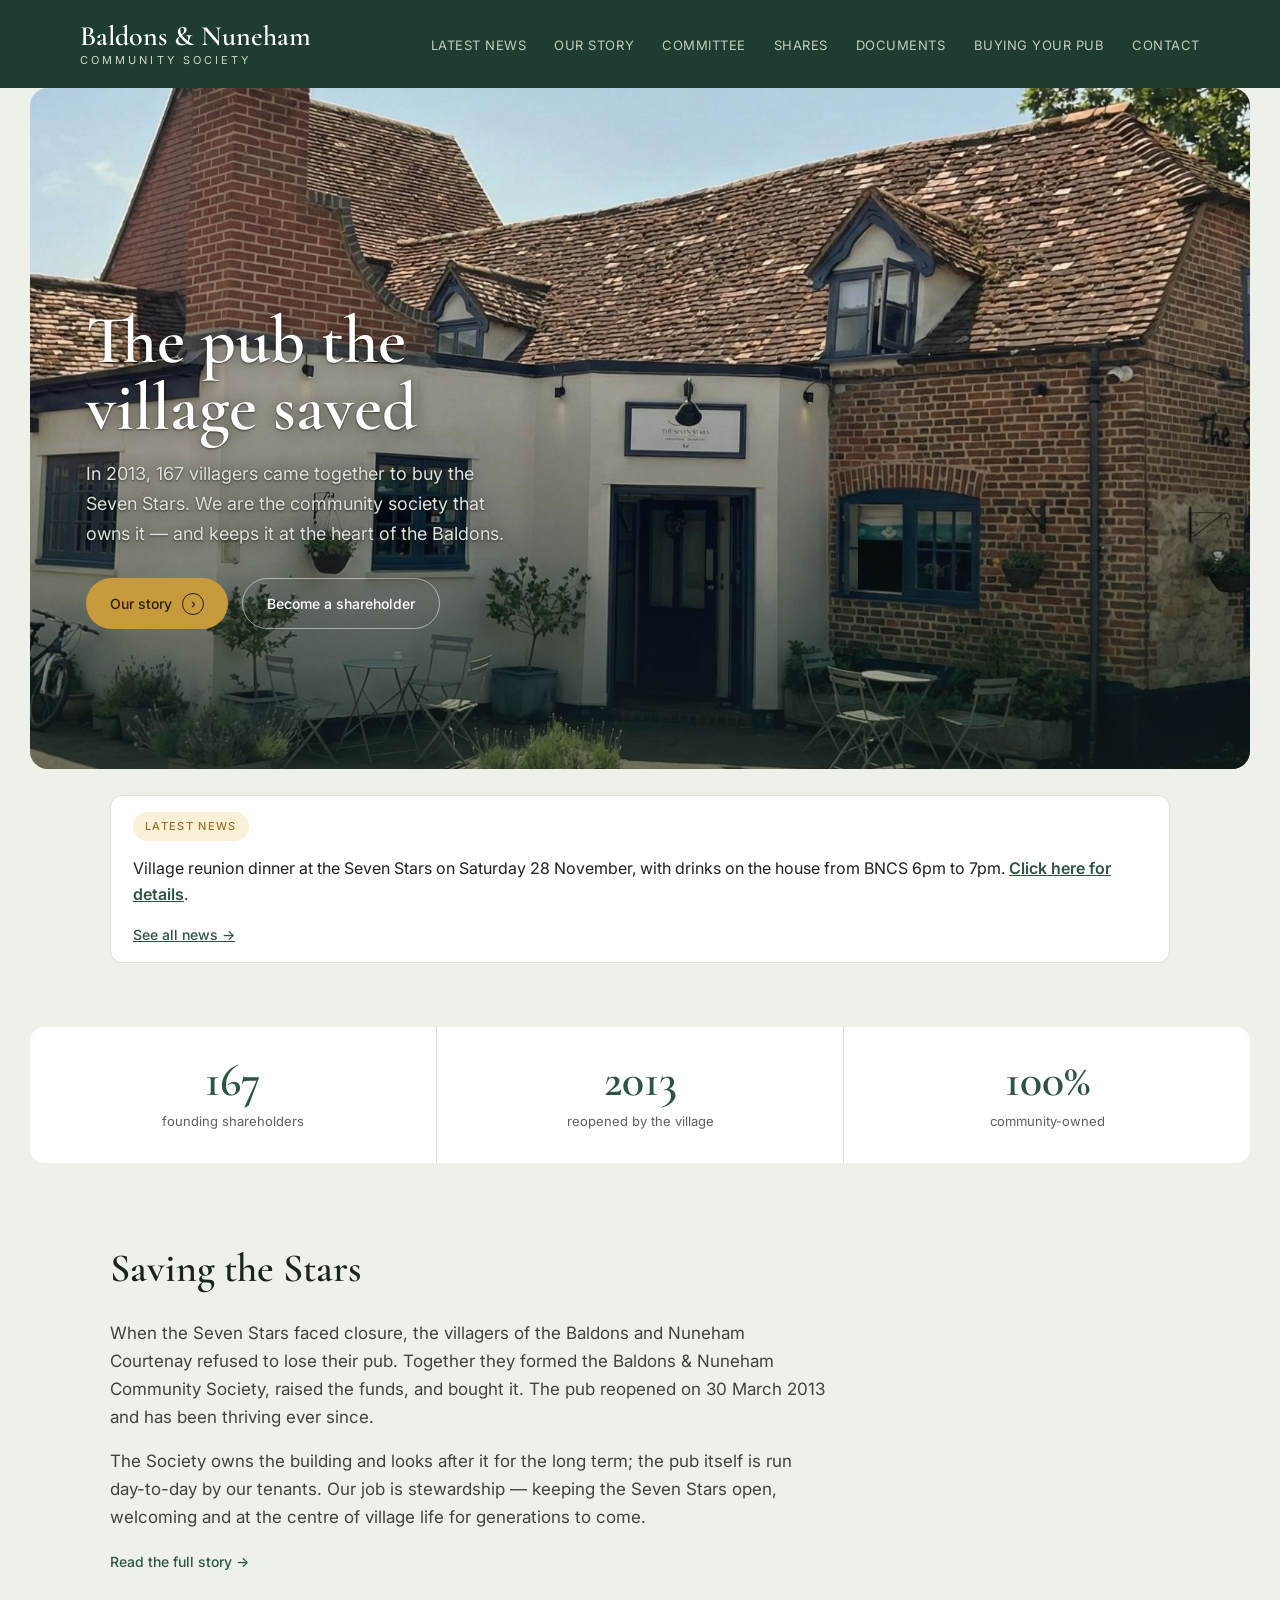
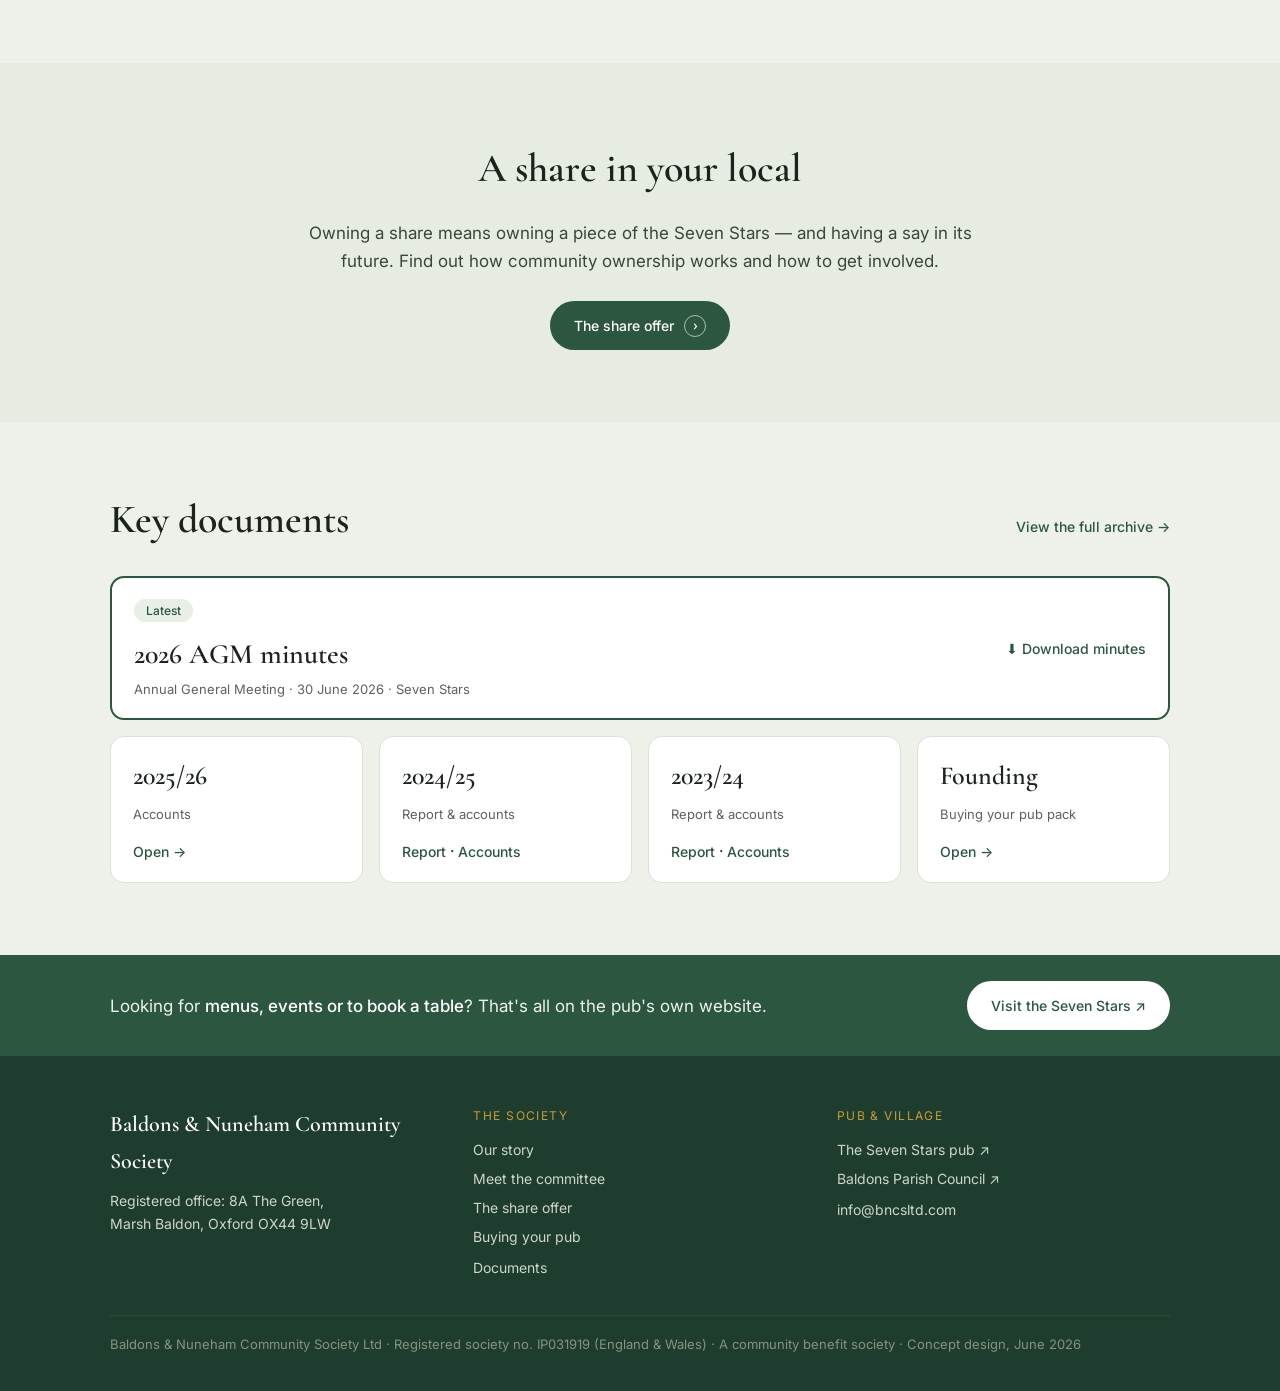
==== commit 65debb46: "News: village reunion dinner 28 Nov 2026 with flyer; feature it on news page and homepage banner Co-" ====
--- a/index.html
+++ b/index.html
@@ -44,9 +44,9 @@
   <div id="news" class="newsbar">
     <div style="display:flex;align-items:center;gap:14px;flex-wrap:wrap;">
       <span class="tag">Latest news</span>
-      <span style="font-size:16px;">The minutes of the 2026 Annual General Meeting, held on 30 June, are now available — <a href="/document-library/wp-content/uploads/2026/06/BNCS-AGM-Minutes-30Jun2026.pdf" style="color:var(--green2);font-weight:600;text-decoration:underline;">click here to read them</a>.</span>
+      <span style="font-size:16px;">Village reunion dinner at the Seven Stars on Saturday 28 November, with drinks on the house from BNCS 6pm to 7pm. <a href="village-reunion-2026.html" style="color:var(--green2);font-weight:600;text-decoration:underline;">Click here for details</a>.</span>
     </div>
-    <a class="go" href="documents.html">See all documents →</a>
+    <a class="go" href="news.html">See all news →</a>
   </div>
 </div>
 
